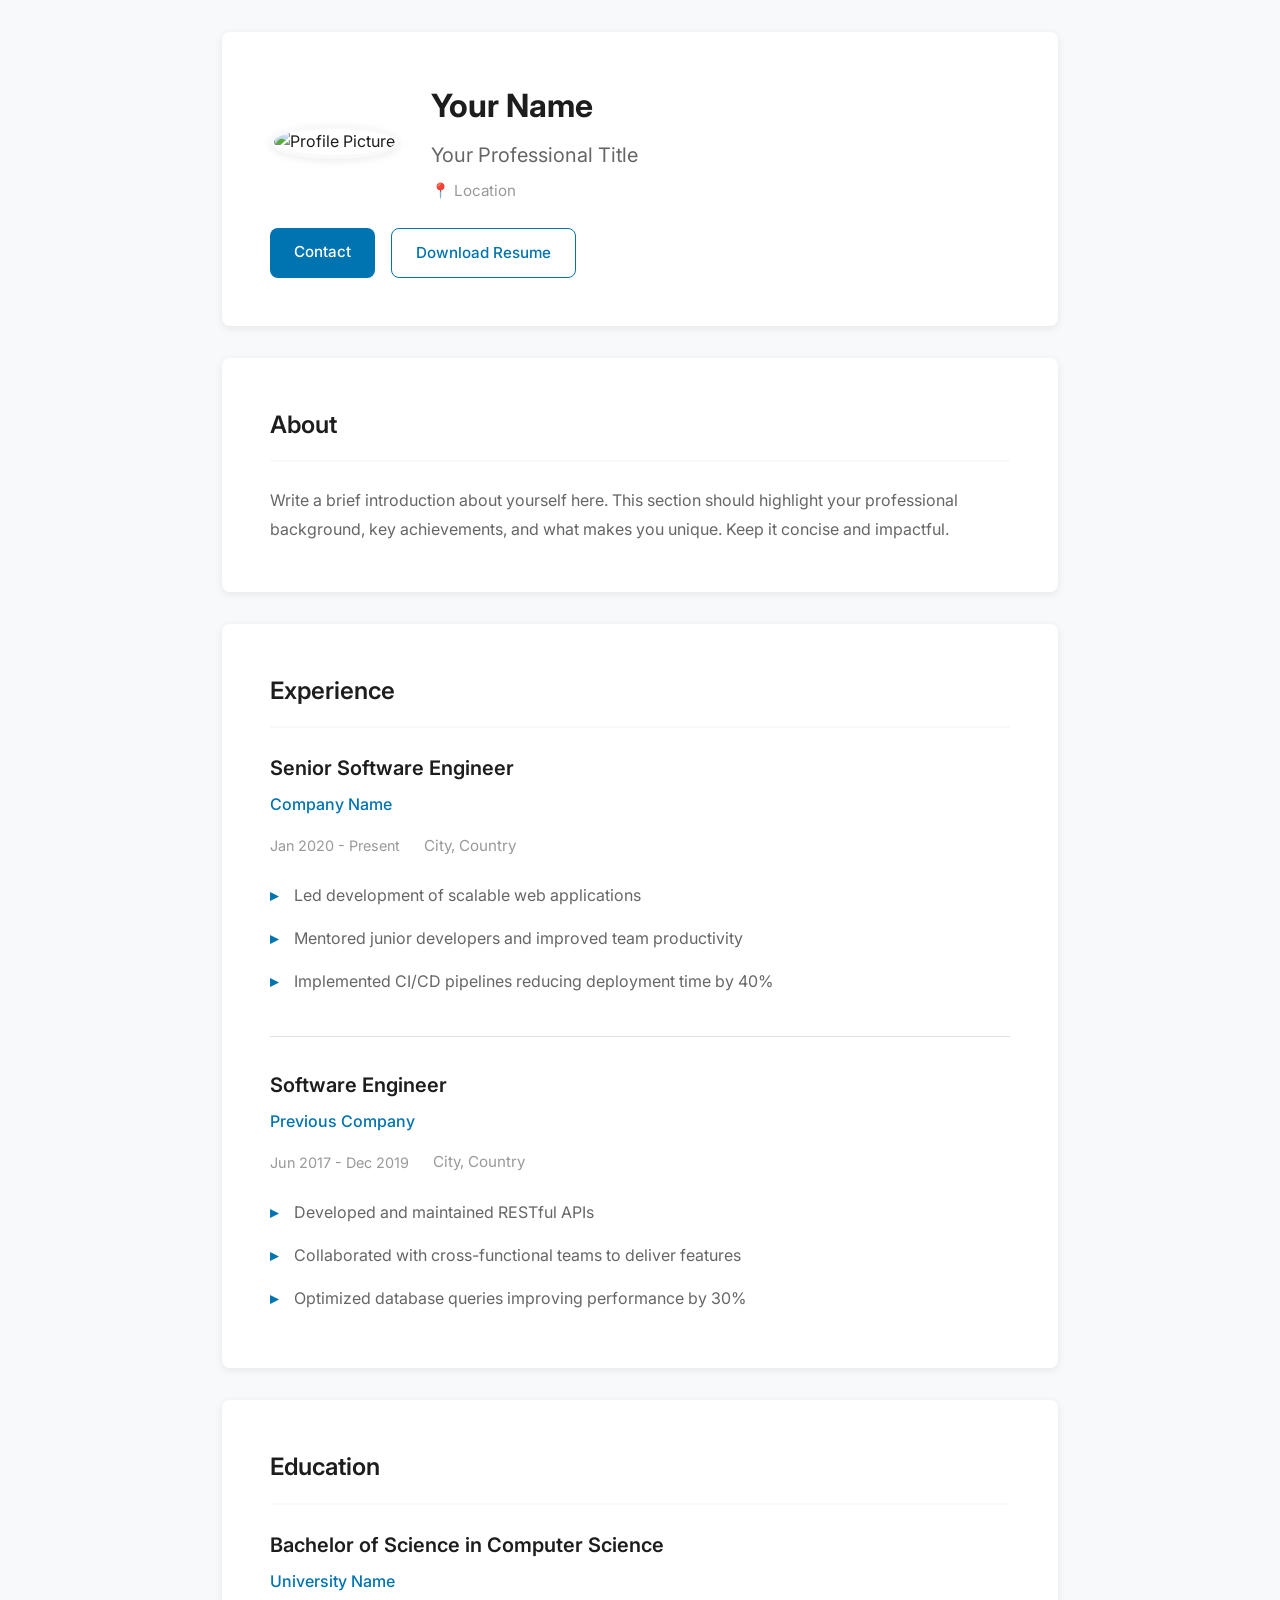
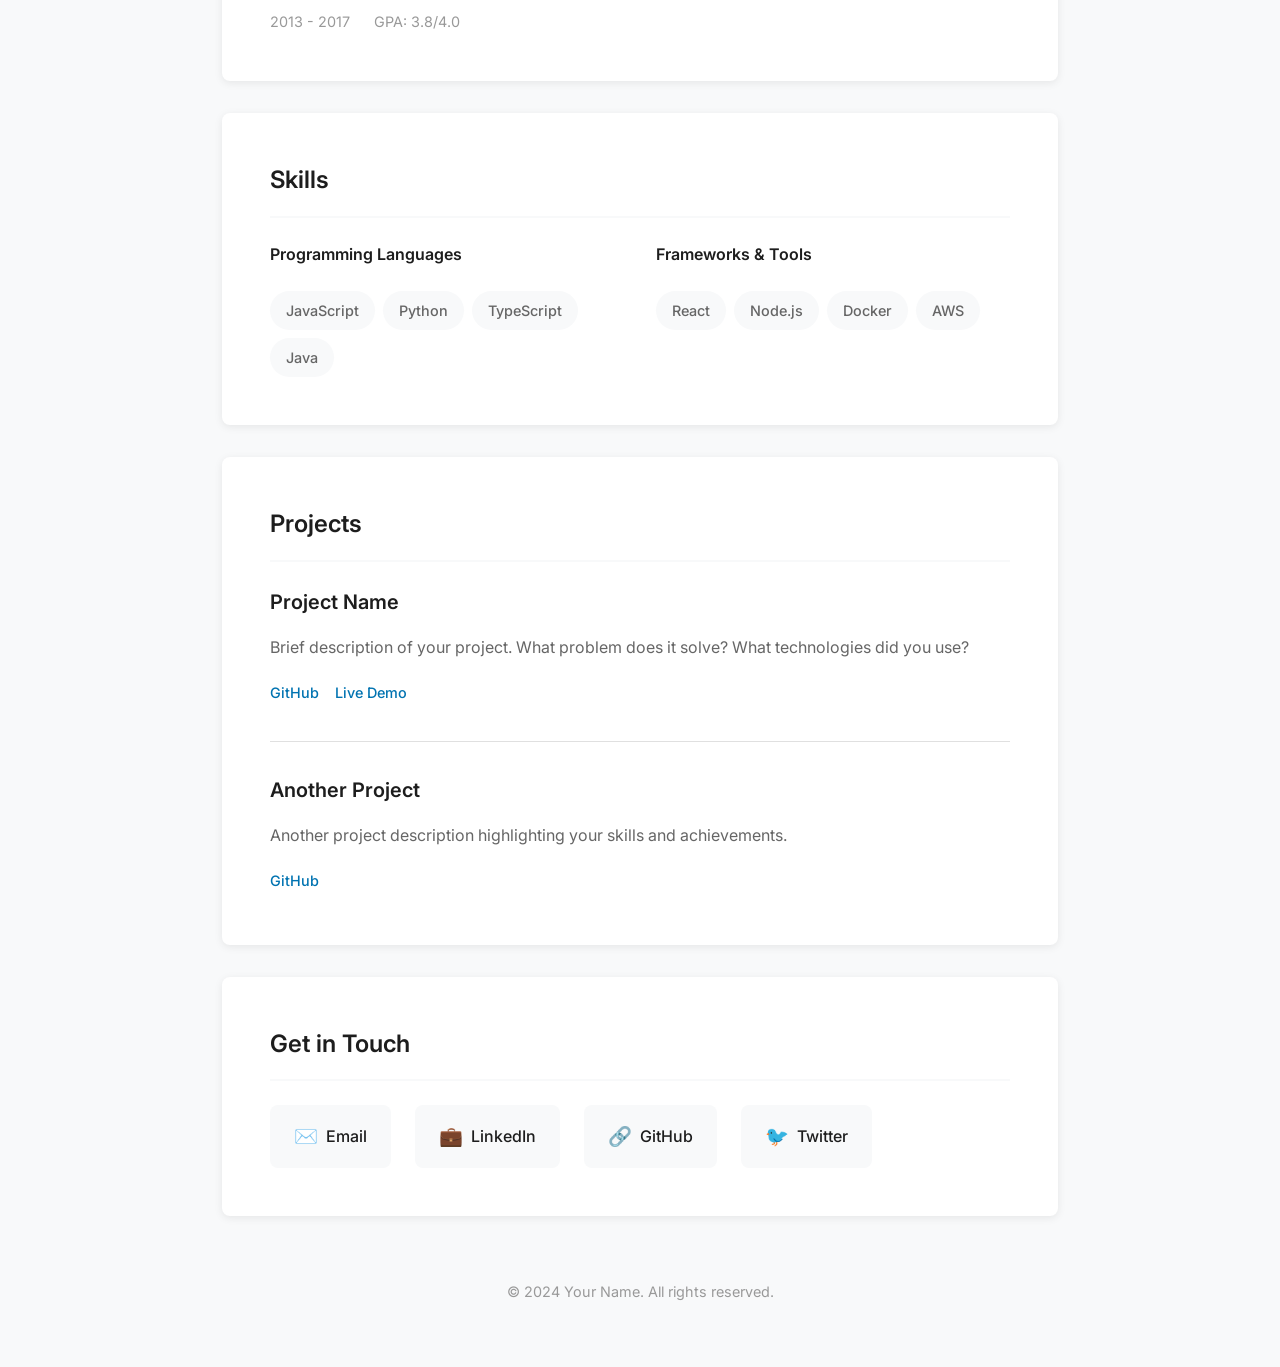
==== index.html @ 0e02797f "update" ====
<!DOCTYPE html>
<html lang="en">
<head>
    <meta charset="UTF-8">
    <meta name="viewport" content="width=device-width, initial-scale=1.0">
    <meta name="description" content="Personal website - Professional profile">
    <title>Your Name - Personal Website</title>
    <link rel="stylesheet" href="styles.css">
    <link rel="preconnect" href="https://fonts.googleapis.com">
    <link rel="preconnect" href="https://fonts.gstatic.com" crossorigin>
    <link href="https://fonts.googleapis.com/css2?family=Inter:wght@300;400;500;600;700&display=swap" rel="stylesheet">
</head>
<body>
    <div class="container">
        <!-- Header Section -->
        <header class="header">
            <div class="profile-header">
                <div class="profile-image-container">
                    <img src="https://via.placeholder.com/150" alt="Profile Picture" class="profile-image" id="profileImage">
                </div>
                <div class="profile-info">
                    <h1 class="name">Your Name</h1>
                    <p class="title">Your Professional Title</p>
                    <p class="location">📍 Location</p>
                </div>
            </div>
            <div class="header-actions">
                <a href="mailto:your.email@example.com" class="btn btn-primary">Contact</a>
                <a href="resume.pdf" class="btn btn-secondary" download>Download Resume</a>
            </div>
        </header>

        <!-- Main Content -->
        <main class="main-content">
            <!-- About Section -->
            <section class="card about-section">
                <h2 class="section-title">About</h2>
                <p class="about-text">
                    Write a brief introduction about yourself here. This section should highlight your professional background, 
                    key achievements, and what makes you unique. Keep it concise and impactful.
                </p>
            </section>

            <!-- Experience Section -->
            <section class="card experience-section">
                <h2 class="section-title">Experience</h2>
                <div class="experience-list">
                    <div class="experience-item">
                        <div class="experience-header">
                            <h3 class="job-title">Senior Software Engineer</h3>
                            <span class="company">Company Name</span>
                        </div>
                        <div class="experience-meta">
                            <span class="duration">Jan 2020 - Present</span>
                            <span class="location">City, Country</span>
                        </div>
                        <ul class="job-description">
                            <li>Led development of scalable web applications</li>
                            <li>Mentored junior developers and improved team productivity</li>
                            <li>Implemented CI/CD pipelines reducing deployment time by 40%</li>
                        </ul>
                    </div>
                    <div class="experience-item">
                        <div class="experience-header">
                            <h3 class="job-title">Software Engineer</h3>
                            <span class="company">Previous Company</span>
                        </div>
                        <div class="experience-meta">
                            <span class="duration">Jun 2017 - Dec 2019</span>
                            <span class="location">City, Country</span>
                        </div>
                        <ul class="job-description">
                            <li>Developed and maintained RESTful APIs</li>
                            <li>Collaborated with cross-functional teams to deliver features</li>
                            <li>Optimized database queries improving performance by 30%</li>
                        </ul>
                    </div>
                </div>
            </section>

            <!-- Education Section -->
            <section class="card education-section">
                <h2 class="section-title">Education</h2>
                <div class="education-list">
                    <div class="education-item">
                        <div class="education-header">
                            <h3 class="degree">Bachelor of Science in Computer Science</h3>
                            <span class="school">University Name</span>
                        </div>
                        <div class="education-meta">
                            <span class="duration">2013 - 2017</span>
                            <span class="gpa">GPA: 3.8/4.0</span>
                        </div>
                    </div>
                </div>
            </section>

            <!-- Skills Section -->
            <section class="card skills-section">
                <h2 class="section-title">Skills</h2>
                <div class="skills-grid">
                    <div class="skill-category">
                        <h4 class="skill-category-title">Programming Languages</h4>
                        <div class="skill-tags">
                            <span class="skill-tag">JavaScript</span>
                            <span class="skill-tag">Python</span>
                            <span class="skill-tag">TypeScript</span>
                            <span class="skill-tag">Java</span>
                        </div>
                    </div>
                    <div class="skill-category">
                        <h4 class="skill-category-title">Frameworks & Tools</h4>
                        <div class="skill-tags">
                            <span class="skill-tag">React</span>
                            <span class="skill-tag">Node.js</span>
                            <span class="skill-tag">Docker</span>
                            <span class="skill-tag">AWS</span>
                        </div>
                    </div>
                </div>
            </section>

            <!-- Projects Section -->
            <section class="card projects-section">
                <h2 class="section-title">Projects</h2>
                <div class="projects-list">
                    <div class="project-item">
                        <h3 class="project-title">Project Name</h3>
                        <p class="project-description">
                            Brief description of your project. What problem does it solve? What technologies did you use?
                        </p>
                        <div class="project-links">
                            <a href="https://github.com/username/project" target="_blank" class="project-link">GitHub</a>
                            <a href="https://project-demo.com" target="_blank" class="project-link">Live Demo</a>
                        </div>
                    </div>
                    <div class="project-item">
                        <h3 class="project-title">Another Project</h3>
                        <p class="project-description">
                            Another project description highlighting your skills and achievements.
                        </p>
                        <div class="project-links">
                            <a href="https://github.com/username/project2" target="_blank" class="project-link">GitHub</a>
                        </div>
                    </div>
                </div>
            </section>

            <!-- Contact Section -->
            <section class="card contact-section">
                <h2 class="section-title">Get in Touch</h2>
                <div class="contact-links">
                    <a href="mailto:your.email@example.com" class="contact-link">
                        <span class="contact-icon">✉️</span>
                        <span>Email</span>
                    </a>
                    <a href="https://linkedin.com/in/yourprofile" target="_blank" class="contact-link">
                        <span class="contact-icon">💼</span>
                        <span>LinkedIn</span>
                    </a>
                    <a href="https://github.com/username" target="_blank" class="contact-link">
                        <span class="contact-icon">🔗</span>
                        <span>GitHub</span>
                    </a>
                    <a href="https://twitter.com/username" target="_blank" class="contact-link">
                        <span class="contact-icon">🐦</span>
                        <span>Twitter</span>
                    </a>
                </div>
            </section>
        </main>

        <!-- Footer -->
        <footer class="footer">
            <p>&copy; 2024 Your Name. All rights reserved.</p>
        </footer>
    </div>

    <script src="script.js"></script>
</body>
</html>
---- styles.css ----
/* Reset and Base Styles */
* {
    margin: 0;
    padding: 0;
    box-sizing: border-box;
}

:root {
    --primary-color: #0073b1;
    --text-primary: #1d1d1d;
    --text-secondary: #666;
    --text-light: #999;
    --bg-primary: #ffffff;
    --bg-secondary: #f8f9fa;
    --border-color: #e0e0e0;
    --shadow: 0 2px 8px rgba(0, 0, 0, 0.08);
    --shadow-hover: 0 4px 16px rgba(0, 0, 0, 0.12);
    --spacing-xs: 0.5rem;
    --spacing-sm: 1rem;
    --spacing-md: 1.5rem;
    --spacing-lg: 2rem;
    --spacing-xl: 3rem;
    --border-radius: 8px;
    --transition: all 0.3s ease;
}

body {
    font-family: 'Inter', -apple-system, BlinkMacSystemFont, 'Segoe UI', Roboto, Oxygen, Ubuntu, Cantarell, sans-serif;
    line-height: 1.6;
    color: var(--text-primary);
    background-color: var(--bg-secondary);
    -webkit-font-smoothing: antialiased;
    -moz-osx-font-smoothing: grayscale;
}

.container {
    max-width: 900px;
    margin: 0 auto;
    padding: var(--spacing-lg);
}

/* Header Styles */
.header {
    background: var(--bg-primary);
    border-radius: var(--border-radius);
    box-shadow: var(--shadow);
    padding: var(--spacing-xl);
    margin-bottom: var(--spacing-lg);
}

.profile-header {
    display: flex;
    align-items: center;
    gap: var(--spacing-lg);
    margin-bottom: var(--spacing-md);
}

.profile-image-container {
    flex-shrink: 0;
}

.profile-image {
    width: 150px;
    height: 150px;
    border-radius: 50%;
    object-fit: cover;
    border: 4px solid var(--bg-secondary);
    box-shadow: var(--shadow);
}

.profile-info {
    flex: 1;
}

.name {
    font-size: 2rem;
    font-weight: 700;
    color: var(--text-primary);
    margin-bottom: var(--spacing-xs);
}

.title {
    font-size: 1.25rem;
    color: var(--text-secondary);
    margin-bottom: var(--spacing-xs);
    font-weight: 400;
}

.location {
    font-size: 0.95rem;
    color: var(--text-light);
}

.header-actions {
    display: flex;
    gap: var(--spacing-sm);
    flex-wrap: wrap;
}

.btn {
    padding: 0.75rem 1.5rem;
    border-radius: var(--border-radius);
    text-decoration: none;
    font-weight: 500;
    transition: var(--transition);
    display: inline-block;
    border: none;
    cursor: pointer;
    font-size: 0.95rem;
}

.btn-primary {
    background-color: var(--primary-color);
    color: white;
}

.btn-primary:hover {
    background-color: #005885;
    transform: translateY(-2px);
    box-shadow: var(--shadow-hover);
}

.btn-secondary {
    background-color: transparent;
    color: var(--primary-color);
    border: 1.5px solid var(--primary-color);
}

.btn-secondary:hover {
    background-color: var(--bg-secondary);
    transform: translateY(-2px);
}

/* Card Styles */
.card {
    background: var(--bg-primary);
    border-radius: var(--border-radius);
    box-shadow: var(--shadow);
    padding: var(--spacing-xl);
    margin-bottom: var(--spacing-lg);
    transition: var(--transition);
}

.card:hover {
    box-shadow: var(--shadow-hover);
}

.section-title {
    font-size: 1.5rem;
    font-weight: 600;
    color: var(--text-primary);
    margin-bottom: var(--spacing-md);
    padding-bottom: var(--spacing-sm);
    border-bottom: 2px solid var(--bg-secondary);
}

/* About Section */
.about-text {
    color: var(--text-secondary);
    line-height: 1.8;
    font-size: 1rem;
}

/* Experience Section */
.experience-list {
    display: flex;
    flex-direction: column;
    gap: var(--spacing-lg);
}

.experience-item {
    padding-bottom: var(--spacing-lg);
    border-bottom: 1px solid var(--border-color);
}

.experience-item:last-child {
    border-bottom: none;
    padding-bottom: 0;
}

.experience-header {
    display: flex;
    flex-direction: column;
    gap: var(--spacing-xs);
    margin-bottom: var(--spacing-sm);
}

.job-title {
    font-size: 1.25rem;
    font-weight: 600;
    color: var(--text-primary);
}

.company {
    font-size: 1rem;
    color: var(--primary-color);
    font-weight: 500;
}

.experience-meta {
    display: flex;
    gap: var(--spacing-md);
    margin-bottom: var(--spacing-sm);
    font-size: 0.9rem;
    color: var(--text-light);
}

.duration,
.location {
    display: flex;
    align-items: center;
    gap: var(--spacing-xs);
}

.job-description {
    list-style: none;
    padding-left: 0;
    margin-top: var(--spacing-sm);
}

.job-description li {
    padding: var(--spacing-xs) 0;
    padding-left: 1.5rem;
    position: relative;
    color: var(--text-secondary);
    line-height: 1.7;
}

.job-description li::before {
    content: "▸";
    position: absolute;
    left: 0;
    color: var(--primary-color);
    font-weight: bold;
}

/* Education Section */
.education-list {
    display: flex;
    flex-direction: column;
    gap: var(--spacing-lg);
}

.education-item {
    padding-bottom: var(--spacing-lg);
    border-bottom: 1px solid var(--border-color);
}

.education-item:last-child {
    border-bottom: none;
    padding-bottom: 0;
}

.education-header {
    display: flex;
    flex-direction: column;
    gap: var(--spacing-xs);
    margin-bottom: var(--spacing-sm);
}

.degree {
    font-size: 1.25rem;
    font-weight: 600;
    color: var(--text-primary);
}

.school {
    font-size: 1rem;
    color: var(--primary-color);
    font-weight: 500;
}

.education-meta {
    display: flex;
    gap: var(--spacing-md);
    font-size: 0.9rem;
    color: var(--text-light);
}

/* Skills Section */
.skills-grid {
    display: grid;
    grid-template-columns: repeat(auto-fit, minmax(250px, 1fr));
    gap: var(--spacing-lg);
}

.skill-category {
    display: flex;
    flex-direction: column;
    gap: var(--spacing-sm);
}

.skill-category-title {
    font-size: 1rem;
    font-weight: 600;
    color: var(--text-primary);
    margin-bottom: var(--spacing-xs);
}

.skill-tags {
    display: flex;
    flex-wrap: wrap;
    gap: var(--spacing-xs);
}

.skill-tag {
    padding: 0.5rem 1rem;
    background-color: var(--bg-secondary);
    border-radius: 20px;
    font-size: 0.9rem;
    color: var(--text-secondary);
    font-weight: 500;
    transition: var(--transition);
}

.skill-tag:hover {
    background-color: var(--primary-color);
    color: white;
    transform: translateY(-2px);
}

/* Projects Section */
.projects-list {
    display: flex;
    flex-direction: column;
    gap: var(--spacing-lg);
}

.project-item {
    padding-bottom: var(--spacing-lg);
    border-bottom: 1px solid var(--border-color);
}

.project-item:last-child {
    border-bottom: none;
    padding-bottom: 0;
}

.project-title {
    font-size: 1.25rem;
    font-weight: 600;
    color: var(--text-primary);
    margin-bottom: var(--spacing-sm);
}

.project-description {
    color: var(--text-secondary);
    line-height: 1.7;
    margin-bottom: var(--spacing-sm);
}

.project-links {
    display: flex;
    gap: var(--spacing-sm);
    flex-wrap: wrap;
}

.project-link {
    color: var(--primary-color);
    text-decoration: none;
    font-weight: 500;
    font-size: 0.9rem;
    transition: var(--transition);
    padding: 0.25rem 0;
    border-bottom: 1px solid transparent;
}

.project-link:hover {
    border-bottom-color: var(--primary-color);
}

/* Contact Section */
.contact-links {
    display: flex;
    flex-wrap: wrap;
    gap: var(--spacing-md);
}

.contact-link {
    display: flex;
    align-items: center;
    gap: var(--spacing-xs);
    padding: var(--spacing-sm) var(--spacing-md);
    background-color: var(--bg-secondary);
    border-radius: var(--border-radius);
    text-decoration: none;
    color: var(--text-primary);
    transition: var(--transition);
    font-weight: 500;
}

.contact-link:hover {
    background-color: var(--primary-color);
    color: white;
    transform: translateY(-2px);
    box-shadow: var(--shadow);
}

.contact-icon {
    font-size: 1.2rem;
}

/* Footer */
.footer {
    text-align: center;
    padding: var(--spacing-lg);
    color: var(--text-light);
    font-size: 0.9rem;
}

/* Responsive Design */
@media (max-width: 768px) {
    .container {
        padding: var(--spacing-sm);
    }

    .profile-header {
        flex-direction: column;
        text-align: center;
    }

    .profile-image {
        width: 120px;
        height: 120px;
    }

    .name {
        font-size: 1.75rem;
    }

    .header-actions {
        justify-content: center;
    }

    .card {
        padding: var(--spacing-md);
    }

    .skills-grid {
        grid-template-columns: 1fr;
    }

    .experience-meta,
    .education-meta {
        flex-direction: column;
        gap: var(--spacing-xs);
    }
}

@media (max-width: 480px) {
    .name {
        font-size: 1.5rem;
    }

    .title {
        font-size: 1.1rem;
    }

    .section-title {
        font-size: 1.25rem;
    }

    .btn {
        width: 100%;
        text-align: center;
    }
}
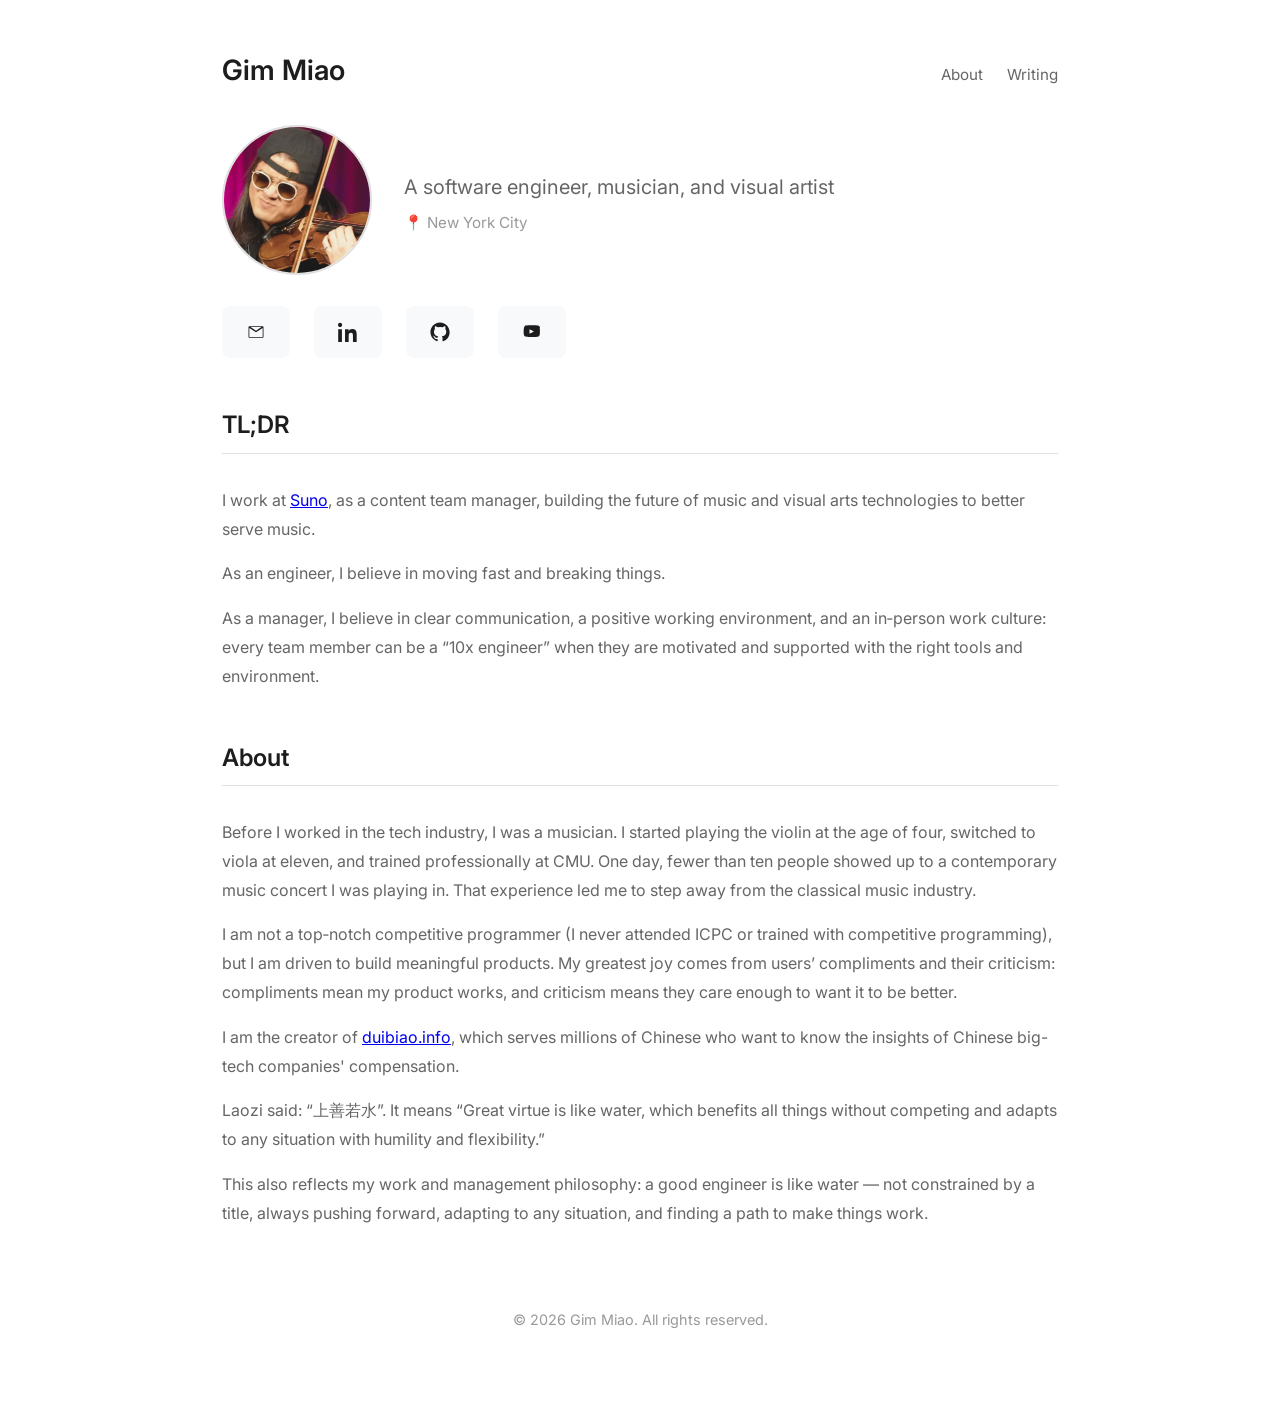
==== commit 5c5b5212: "update" ====
--- a/index.html
+++ b/index.html
@@ -4,7 +4,7 @@
     <meta charset="UTF-8">
     <meta name="viewport" content="width=device-width, initial-scale=1.0">
     <meta name="description" content="Personal website - Professional profile">
-    <title>Your Name - Personal Website</title>
+    <title>Gim Miao - Guangyao Miao's Website</title>
     <link rel="stylesheet" href="styles.css">
     <link rel="preconnect" href="https://fonts.googleapis.com">
     <link rel="preconnect" href="https://fonts.gstatic.com" crossorigin>
@@ -14,165 +14,98 @@
     <div class="container">
         <!-- Header Section -->
         <header class="header">
+            <div class="site-nav">
+                <div class="site-title">Gim Miao</div>
+                <nav class="nav-links">
+                    <a href="index.html" class="nav-link">About</a>
+                    <a href="blog.html" class="nav-link">Writing</a>
+                </nav>
+            </div>
             <div class="profile-header">
                 <div class="profile-image-container">
-                    <img src="https://via.placeholder.com/150" alt="Profile Picture" class="profile-image" id="profileImage">
+                    <img src="images/avatar.png" alt="Profile Picture" class="profile-image" id="profileImage">
                 </div>
                 <div class="profile-info">
-                    <h1 class="name">Your Name</h1>
-                    <p class="title">Your Professional Title</p>
-                    <p class="location">📍 Location</p>
+                    <p class="title">A software engineer, musician, and visual artist</p>
+                    <p class="location">📍 New York City</p>
                 </div>
             </div>
-            <div class="header-actions">
-                <a href="mailto:your.email@example.com" class="btn btn-primary">Contact</a>
-                <a href="resume.pdf" class="btn btn-secondary" download>Download Resume</a>
-            </div>
+          
+            <!-- Contact Section -->
+            <section class="card contact-section">
+                <div class="contact-links">
+                    <a href="mailto:guangyao.miao@gmail.com" class="contact-link">
+                        <svg class="contact-icon" viewBox="0 0 24 24" aria-hidden="true">
+                            <path d="M4 5h16a1 1 0 0 1 1 1v12a1 1 0 0 1-1 1H4a1 1 0 0 1-1-1V6a1 1 0 0 1 1-1zm0 2.2V18h16V7.2l-8 5.1zM5.5 6 12 10.4 18.5 6z"/>
+                        </svg>
+                    </a>
+                    <a href="https://www.linkedin.com/in/gim-guangyao-miao-a99a087a/" target="_blank" class="contact-link">
+                        <svg class="contact-icon" viewBox="0 0 24 24" aria-hidden="true">
+                            <path d="M4.98 3.5C4.98 4.88 3.9 6 2.5 6S0 4.88 0 3.5 1.08 1 2.48 1 4.98 2.12 4.98 3.5zM.24 8.74h4.46V24H.24zM8.45 8.74h4.28v2.08h.06c.6-1.14 2.06-2.35 4.24-2.35 4.54 0 5.38 2.88 5.38 6.62V24h-4.46v-7.2c0-1.72-.03-3.94-2.4-3.94-2.4 0-2.77 1.87-2.77 3.8V24H8.45z"/>
+                        </svg>
+                    </a>
+                    <a href="https://github.com/soloviola/" target="_blank" class="contact-link">
+                        <svg class="contact-icon" viewBox="0 0 24 24" aria-hidden="true">
+                            <path d="M12 .5C5.73.5.5 5.74.5 12.02c0 5.1 3.29 9.43 7.86 10.96.58.1.8-.26.8-.57 0-.28-.01-1.04-.02-2.05-3.2.7-3.88-1.55-3.88-1.55-.53-1.33-1.3-1.68-1.3-1.68-1.06-.72.08-.71.08-.71 1.17.08 1.79 1.21 1.79 1.21 1.04 1.8 2.74 1.28 3.4.98.1-.76.41-1.28.75-1.57-2.55-.29-5.23-1.28-5.23-5.7 0-1.26.45-2.28 1.2-3.08-.12-.29-.52-1.47.11-3.06 0 0 .97-.31 3.18 1.18a11 11 0 0 1 5.8 0c2.2-1.49 3.17-1.18 3.17-1.18.64 1.59.24 2.77.12 3.06.75.8 1.2 1.82 1.2 3.08 0 4.43-2.69 5.4-5.26 5.68.42.36.8 1.09.8 2.2 0 1.59-.02 2.87-.02 3.26 0 .32.21.68.81.56A10.52 10.52 0 0 0 23.5 12C23.5 5.73 18.27.5 12 .5z"/>
+                        </svg>
+                    </a>
+                    <a href="https://www.youtube.com/@TheClassicalMusicRemix" target="_blank" class="contact-link">
+                        <svg class="contact-icon" viewBox="0 0 24 24" aria-hidden="true">
+                            <path d="M21.6 7.2s-.2-1.4-.8-2c-.7-.8-1.6-.8-2-0.9C15.6 4 12 4 12 4h-.1s-3.6 0-6.7.3c-.4.1-1.3.1-2 .9-.6.6-.8 2-.8 2S2 8.8 2 10.4v1.2c0 1.6.2 3.2.2 3.2s.2 1.4.8 2c.7.8 1.7.8 2.2.9 1.6.2 6.6.3 6.6.3s3.6 0 6.7-.3c.4-.1 1.3-.1 2-.9.6-.6.8-2 .8-2s.2-1.6.2-3.2v-1.2c0-1.6-.2-3.2-.2-3.2zm-12.6 6.8V8.6l5.4 2.7-5.4 2.7z"/>
+                        </svg>
+                    </a>
+                </div>
+            </section>
         </header>
 
         <!-- Main Content -->
         <main class="main-content">
+            <h2 class="section-title">TL;DR</h2>
             <!-- About Section -->
             <section class="card about-section">
-                <h2 class="section-title">About</h2>
                 <p class="about-text">
-                    Write a brief introduction about yourself here. This section should highlight your professional background, 
-                    key achievements, and what makes you unique. Keep it concise and impactful.
+                    I work at <a href="https://suno.com" target="_blank" rel="noopener noreferrer">Suno</a>, as a content team manager, building the future of music and visual arts technologies to better serve music.
+                </p>
+
+                <p class="about-text">
+                    As an engineer, I believe in moving fast and breaking things.
+                </p>
+                <p class="about-text">
+                    As a manager, I believe in clear communication, a positive working environment, and an in‑person work culture: every team member can be a “10x engineer” when they are motivated and supported with the right tools and environment.
                 </p>
             </section>
 
             <!-- Experience Section -->
-            <section class="card experience-section">
-                <h2 class="section-title">Experience</h2>
-                <div class="experience-list">
-                    <div class="experience-item">
-                        <div class="experience-header">
-                            <h3 class="job-title">Senior Software Engineer</h3>
-                            <span class="company">Company Name</span>
-                        </div>
-                        <div class="experience-meta">
-                            <span class="duration">Jan 2020 - Present</span>
-                            <span class="location">City, Country</span>
-                        </div>
-                        <ul class="job-description">
-                            <li>Led development of scalable web applications</li>
-                            <li>Mentored junior developers and improved team productivity</li>
-                            <li>Implemented CI/CD pipelines reducing deployment time by 40%</li>
-                        </ul>
-                    </div>
-                    <div class="experience-item">
-                        <div class="experience-header">
-                            <h3 class="job-title">Software Engineer</h3>
-                            <span class="company">Previous Company</span>
-                        </div>
-                        <div class="experience-meta">
-                            <span class="duration">Jun 2017 - Dec 2019</span>
-                            <span class="location">City, Country</span>
-                        </div>
-                        <ul class="job-description">
-                            <li>Developed and maintained RESTful APIs</li>
-                            <li>Collaborated with cross-functional teams to deliver features</li>
-                            <li>Optimized database queries improving performance by 30%</li>
-                        </ul>
-                    </div>
-                </div>
-            </section>
+            <section class="card about-section">
+                <h2 class="section-title">About</h2>
+                <p class="about-text">
+                    Before I worked in the tech industry, I was a musician. I started playing the violin at the age of four, switched to viola at eleven, and trained professionally at CMU.
+                    One day, fewer than ten people showed up to a contemporary music concert I was playing in. That experience led me to step away from the classical music industry.
+                </p>
 
-            <!-- Education Section -->
-            <section class="card education-section">
-                <h2 class="section-title">Education</h2>
-                <div class="education-list">
-                    <div class="education-item">
-                        <div class="education-header">
-                            <h3 class="degree">Bachelor of Science in Computer Science</h3>
-                            <span class="school">University Name</span>
-                        </div>
-                        <div class="education-meta">
-                            <span class="duration">2013 - 2017</span>
-                            <span class="gpa">GPA: 3.8/4.0</span>
-                        </div>
-                    </div>
-                </div>
-            </section>
+                <p class="about-text">
+                    I am not a top‑notch competitive programmer (I never attended ICPC or trained with competitive programming), but I am driven to build meaningful products. My greatest joy comes from users’ compliments and their criticism: compliments mean my product works, and criticism means they care enough to want it to be better.
+                </p>
 
-            <!-- Skills Section -->
-            <section class="card skills-section">
-                <h2 class="section-title">Skills</h2>
-                <div class="skills-grid">
-                    <div class="skill-category">
-                        <h4 class="skill-category-title">Programming Languages</h4>
-                        <div class="skill-tags">
-                            <span class="skill-tag">JavaScript</span>
-                            <span class="skill-tag">Python</span>
-                            <span class="skill-tag">TypeScript</span>
-                            <span class="skill-tag">Java</span>
-                        </div>
-                    </div>
-                    <div class="skill-category">
-                        <h4 class="skill-category-title">Frameworks & Tools</h4>
-                        <div class="skill-tags">
-                            <span class="skill-tag">React</span>
-                            <span class="skill-tag">Node.js</span>
-                            <span class="skill-tag">Docker</span>
-                            <span class="skill-tag">AWS</span>
-                        </div>
-                    </div>
-                </div>
-            </section>
+                <p class="about-text">
+                    I am the creator of
+                    <a href="https://duibiao.info" target="_blank" rel="noopener noreferrer">duibiao.info</a>,
+                    which serves millions of Chinese who want to know the insights of Chinese big-tech companies' compensation.
+                </p>
 
-            <!-- Projects Section -->
-            <section class="card projects-section">
-                <h2 class="section-title">Projects</h2>
-                <div class="projects-list">
-                    <div class="project-item">
-                        <h3 class="project-title">Project Name</h3>
-                        <p class="project-description">
-                            Brief description of your project. What problem does it solve? What technologies did you use?
-                        </p>
-                        <div class="project-links">
-                            <a href="https://github.com/username/project" target="_blank" class="project-link">GitHub</a>
-                            <a href="https://project-demo.com" target="_blank" class="project-link">Live Demo</a>
-                        </div>
-                    </div>
-                    <div class="project-item">
-                        <h3 class="project-title">Another Project</h3>
-                        <p class="project-description">
-                            Another project description highlighting your skills and achievements.
-                        </p>
-                        <div class="project-links">
-                            <a href="https://github.com/username/project2" target="_blank" class="project-link">GitHub</a>
-                        </div>
-                    </div>
-                </div>
-            </section>
 
-            <!-- Contact Section -->
-            <section class="card contact-section">
-                <h2 class="section-title">Get in Touch</h2>
-                <div class="contact-links">
-                    <a href="mailto:your.email@example.com" class="contact-link">
-                        <span class="contact-icon">✉️</span>
-                        <span>Email</span>
-                    </a>
-                    <a href="https://linkedin.com/in/yourprofile" target="_blank" class="contact-link">
-                        <span class="contact-icon">💼</span>
-                        <span>LinkedIn</span>
-                    </a>
-                    <a href="https://github.com/username" target="_blank" class="contact-link">
-                        <span class="contact-icon">🔗</span>
-                        <span>GitHub</span>
-                    </a>
-                    <a href="https://twitter.com/username" target="_blank" class="contact-link">
-                        <span class="contact-icon">🐦</span>
-                        <span>Twitter</span>
-                    </a>
-                </div>
+                <p class="about-text">
+                    Laozi said: “上善若水”. It means “Great virtue is like water, which benefits all things without competing and adapts to any situation with humility and flexibility.”
+                </p>
+                <p class="about-text">
+                    This also reflects my work and management philosophy: a good engineer is like water — not constrained by a title, always pushing forward, adapting to any situation, and finding a path to make things work.
+                </p>
             </section>
         </main>
 
         <!-- Footer -->
         <footer class="footer">
-            <p>&copy; 2024 Your Name. All rights reserved.</p>
+            <p>&copy; 2026 Gim Miao. All rights reserved.</p>
         </footer>
     </div>
 
--- a/styles.css
+++ b/styles.css
@@ -28,7 +28,7 @@
     font-family: 'Inter', -apple-system, BlinkMacSystemFont, 'Segoe UI', Roboto, Oxygen, Ubuntu, Cantarell, sans-serif;
     line-height: 1.6;
     color: var(--text-primary);
-    background-color: var(--bg-secondary);
+    background-color: var(--bg-primary);
     -webkit-font-smoothing: antialiased;
     -moz-osx-font-smoothing: grayscale;
 }
@@ -36,16 +36,40 @@
 .container {
     max-width: 900px;
     margin: 0 auto;
-    padding: var(--spacing-lg);
+    padding: var(--spacing-xl) var(--spacing-lg);
+}
+
+/* Site Nav (for blog-style pages) */
+.site-nav {
+    display: flex;
+    justify-content: space-between;
+    align-items: baseline;
+    margin-bottom: var(--spacing-lg);
+}
+
+.site-title {
+    font-size: 1.75rem;
+    font-weight: 600;
+}
+
+.nav-links {
+    display: flex;
+    gap: var(--spacing-md);
+    font-size: 0.95rem;
+}
+
+.nav-link {
+    color: var(--text-secondary);
+    text-decoration: none;
+}
+
+.nav-link:hover {
+    color: var(--text-primary);
 }
 
 /* Header Styles */
 .header {
-    background: var(--bg-primary);
-    border-radius: var(--border-radius);
-    box-shadow: var(--shadow);
-    padding: var(--spacing-xl);
-    margin-bottom: var(--spacing-lg);
+    padding-top: var(--spacing-xl) 0;
 }
 
 .profile-header {
@@ -64,8 +88,7 @@
     height: 150px;
     border-radius: 50%;
     object-fit: cover;
-    border: 4px solid var(--bg-secondary);
-    box-shadow: var(--shadow);
+    border: 2px solid var(--border-color);
 }
 
 .profile-info {
@@ -133,25 +156,17 @@
 
 /* Card Styles */
 .card {
-    background: var(--bg-primary);
-    border-radius: var(--border-radius);
-    box-shadow: var(--shadow);
-    padding: var(--spacing-xl);
-    margin-bottom: var(--spacing-lg);
-    transition: var(--transition);
-}
-
-.card:hover {
-    box-shadow: var(--shadow-hover);
+    padding: 0;
+    margin-bottom: var(--spacing-xl);
 }
 
 .section-title {
     font-size: 1.5rem;
     font-weight: 600;
     color: var(--text-primary);
-    margin-bottom: var(--spacing-md);
-    padding-bottom: var(--spacing-sm);
-    border-bottom: 2px solid var(--bg-secondary);
+    margin-bottom: var(--spacing-lg);
+    padding-bottom: var(--spacing-xs);
+    border-bottom: 1px solid var(--border-color);
 }
 
 /* About Section */
@@ -159,6 +174,10 @@
     color: var(--text-secondary);
     line-height: 1.8;
     font-size: 1rem;
+}
+
+.about-section .about-text:not(:last-child) {
+    margin-bottom: var(--spacing-sm);
 }
 
 /* Experience Section */
@@ -397,7 +416,9 @@
 }
 
 .contact-icon {
-    font-size: 1.2rem;
+    width: 20px;
+    height: 20px;
+    fill: currentColor;
 }
 
 /* Footer */
@@ -408,6 +429,73 @@
     font-size: 0.9rem;
 }
 
+/* Blog / Writing page */
+.blog-header {
+    margin-bottom: var(--spacing-xl);
+}
+
+.blog-subtitle {
+    color: var(--text-secondary);
+    margin-top: var(--spacing-xs);
+}
+
+.post-list {
+    display: flex;
+    flex-direction: column;
+    gap: var(--spacing-lg);
+}
+
+.post-item {
+    padding-bottom: var(--spacing-lg);
+    border-bottom: 1px solid var(--border-color);
+}
+
+.post-item:last-child {
+    border-bottom: none;
+}
+
+.post-title {
+    font-size: 1.35rem;
+    font-weight: 600;
+    margin-bottom: var(--spacing-xs);
+}
+
+.post-title a {
+    color: var(--text-primary);
+    text-decoration: none;
+}
+
+.post-title a:hover {
+    text-decoration: underline;
+}
+
+.post-meta {
+    font-size: 0.85rem;
+    color: var(--text-light);
+    margin-bottom: var(--spacing-sm);
+}
+
+.post-excerpt {
+    font-size: 0.95rem;
+    color: var(--text-secondary);
+}
+
+.pagination {
+    display: flex;
+    justify-content: space-between;
+    margin-top: var(--spacing-xl);
+    font-size: 0.9rem;
+}
+
+.pagination a {
+    color: var(--primary-color);
+    text-decoration: none;
+}
+
+.pagination a:hover {
+    text-decoration: underline;
+}
+
 /* Responsive Design */
 @media (max-width: 768px) {
     .container {
@@ -432,9 +520,6 @@
         justify-content: center;
     }
 
-    .card {
-        padding: var(--spacing-md);
-    }
 
     .skills-grid {
         grid-template-columns: 1fr;
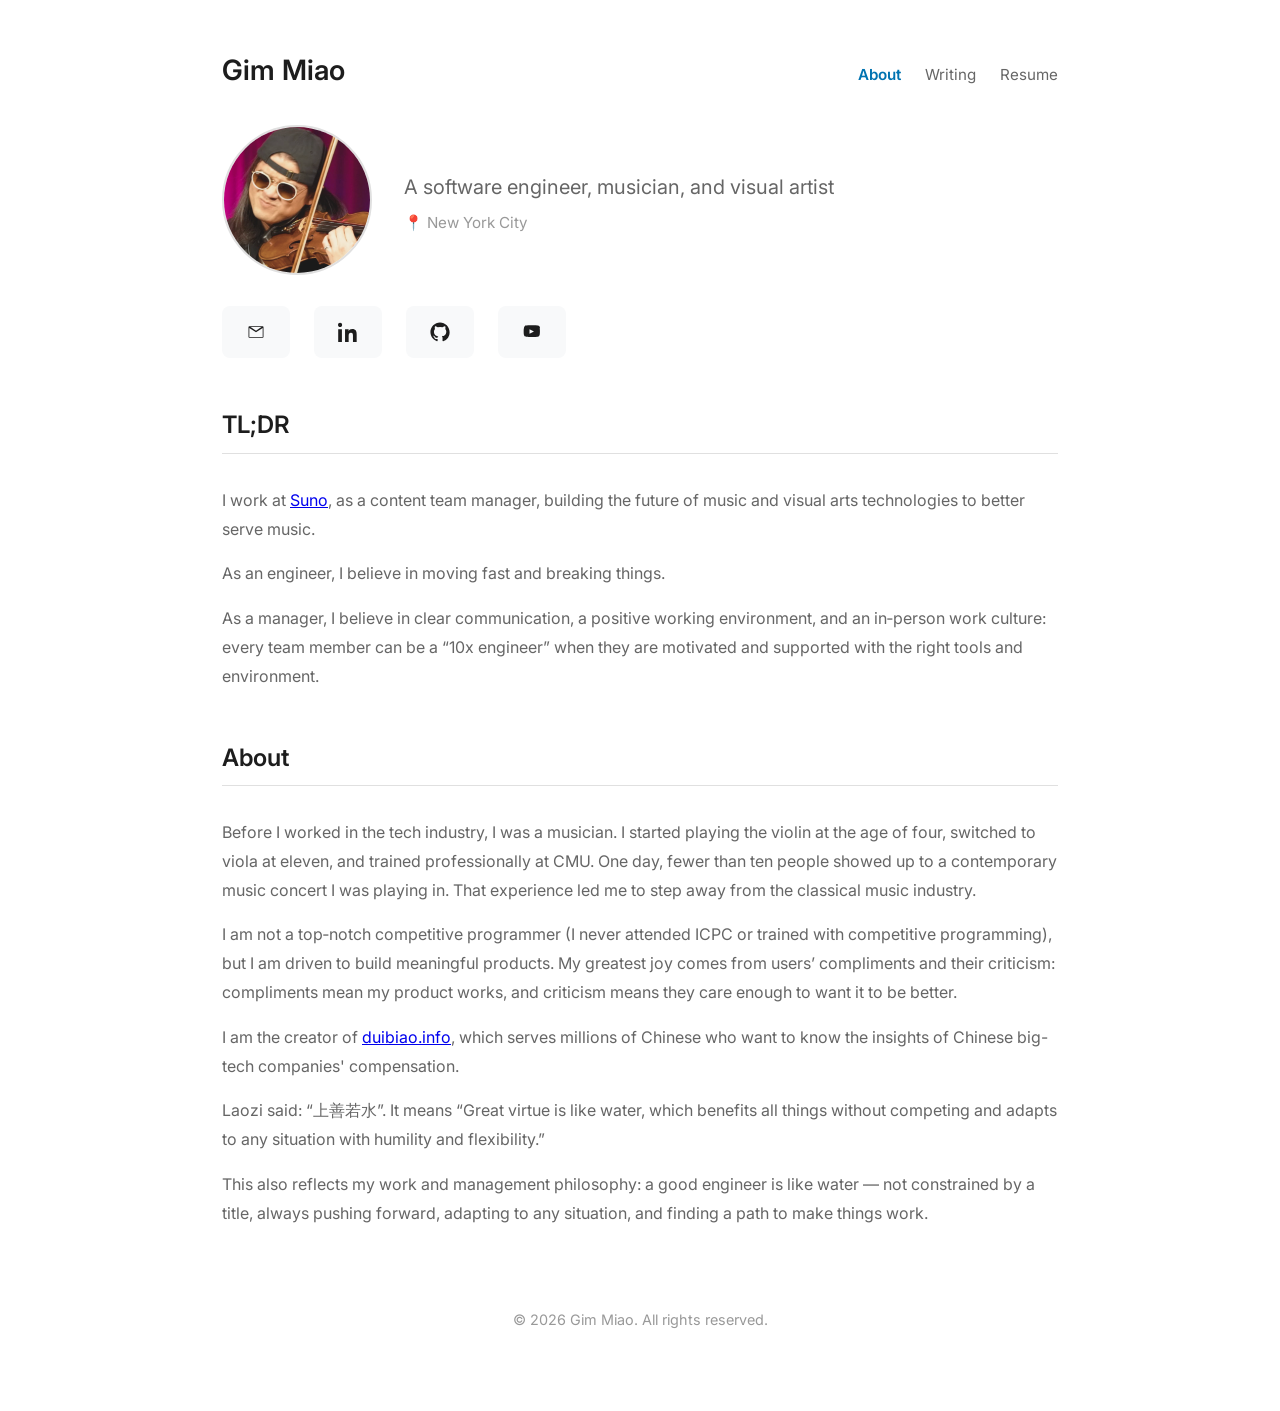
==== commit 3960ed3d: "update" ====
--- a/index.html
+++ b/index.html
@@ -14,13 +14,7 @@
     <div class="container">
         <!-- Header Section -->
         <header class="header">
-            <div class="site-nav">
-                <div class="site-title">Gim Miao</div>
-                <nav class="nav-links">
-                    <a href="index.html" class="nav-link">About</a>
-                    <a href="blog.html" class="nav-link">Writing</a>
-                </nav>
-            </div>
+            <div class="site-nav-container"></div>
             <div class="profile-header">
                 <div class="profile-image-container">
                     <img src="images/avatar.png" alt="Profile Picture" class="profile-image" id="profileImage">
@@ -109,6 +103,7 @@
         </footer>
     </div>
 
+    <script src="components/header.js"></script>
     <script src="script.js"></script>
 </body>
 </html>
--- a/styles.css
+++ b/styles.css
@@ -67,6 +67,11 @@
     color: var(--text-primary);
 }
 
+.nav-link.active {
+    color: var(--primary-color);
+    font-weight: 600;
+}
+
 /* Header Styles */
 .header {
     padding-top: var(--spacing-xl) 0;
@@ -496,6 +501,178 @@
     text-decoration: underline;
 }
 
+/* Individual Post Page Styles */
+.post-content {
+    max-width: 700px;
+    margin: 0 auto;
+}
+
+.post-article {
+    margin-bottom: var(--spacing-xl);
+}
+
+.post-header {
+    margin-bottom: var(--spacing-xl);
+    padding-bottom: var(--spacing-md);
+    border-bottom: 1px solid var(--border-color);
+}
+
+.post-title-main {
+    font-size: 2rem;
+    font-weight: 700;
+    color: var(--text-primary);
+    margin-bottom: var(--spacing-sm);
+    line-height: 1.2;
+}
+
+.post-meta-main {
+    font-size: 0.9rem;
+    color: var(--text-light);
+}
+
+.post-body {
+    color: var(--text-secondary);
+    line-height: 1.8;
+    font-size: 1.05rem;
+}
+
+.post-body p {
+    margin-bottom: var(--spacing-md);
+}
+
+.post-body h2 {
+    font-size: 1.5rem;
+    font-weight: 600;
+    color: var(--text-primary);
+    margin-top: var(--spacing-xl);
+    margin-bottom: var(--spacing-md);
+}
+
+.post-body h3 {
+    font-size: 1.25rem;
+    font-weight: 600;
+    color: var(--text-primary);
+    margin-top: var(--spacing-lg);
+    margin-bottom: var(--spacing-sm);
+}
+
+.post-body ul,
+.post-body ol {
+    margin-bottom: var(--spacing-md);
+    padding-left: var(--spacing-lg);
+    color: var(--text-secondary);
+}
+
+.post-body li {
+    margin-bottom: var(--spacing-xs);
+    line-height: 1.7;
+}
+
+.post-body a {
+    color: var(--primary-color);
+    text-decoration: none;
+    border-bottom: 1px solid transparent;
+    transition: var(--transition);
+}
+
+.post-body a:hover {
+    border-bottom-color: var(--primary-color);
+}
+
+.post-body strong {
+    color: var(--text-primary);
+    font-weight: 600;
+}
+
+.post-body code {
+    background-color: var(--bg-secondary);
+    padding: 0.2rem 0.4rem;
+    border-radius: 3px;
+    font-family: 'Monaco', 'Menlo', 'Courier New', monospace;
+    font-size: 0.9em;
+}
+
+.post-body pre {
+    background-color: var(--bg-secondary);
+    padding: var(--spacing-md);
+    border-radius: var(--border-radius);
+    overflow-x: auto;
+    margin-bottom: var(--spacing-md);
+}
+
+.post-body pre code {
+    background: none;
+    padding: 0;
+}
+
+.post-body blockquote,
+.post-blockquote {
+    border-left: 4px solid var(--primary-color);
+    padding: var(--spacing-md);
+    margin: var(--spacing-md) 0;
+    color: var(--text-secondary);
+    font-style: italic;
+    background-color: var(--bg-secondary);
+    border-radius: var(--border-radius);
+}
+
+.post-body hr,
+.post-divider {
+    border: none;
+    border-top: 1px solid var(--border-color);
+    margin: var(--spacing-xl) 0;
+}
+
+.post-figure {
+    margin: var(--spacing-lg) 0;
+}
+
+.post-figure img {
+    width: 100%;
+    height: auto;
+    border-radius: var(--border-radius);
+    margin-bottom: var(--spacing-xs);
+}
+
+.post-figure figcaption {
+    font-size: 0.85rem;
+    color: var(--text-light);
+    text-align: center;
+    font-style: italic;
+    margin-top: var(--spacing-xs);
+}
+
+.post-footer {
+    margin-top: var(--spacing-xl);
+    padding-top: var(--spacing-lg);
+    border-top: 1px solid var(--border-color);
+}
+
+.post-nav {
+    display: flex;
+    justify-content: flex-start;
+}
+
+.post-nav-link {
+    color: var(--primary-color);
+    text-decoration: none;
+    font-weight: 500;
+    transition: var(--transition);
+}
+
+.post-nav-link:hover {
+    text-decoration: underline;
+}
+
+.site-title-link {
+    color: var(--text-primary);
+    text-decoration: none;
+}
+
+.site-title-link:hover {
+    color: var(--primary-color);
+}
+
 /* Responsive Design */
 @media (max-width: 768px) {
     .container {
